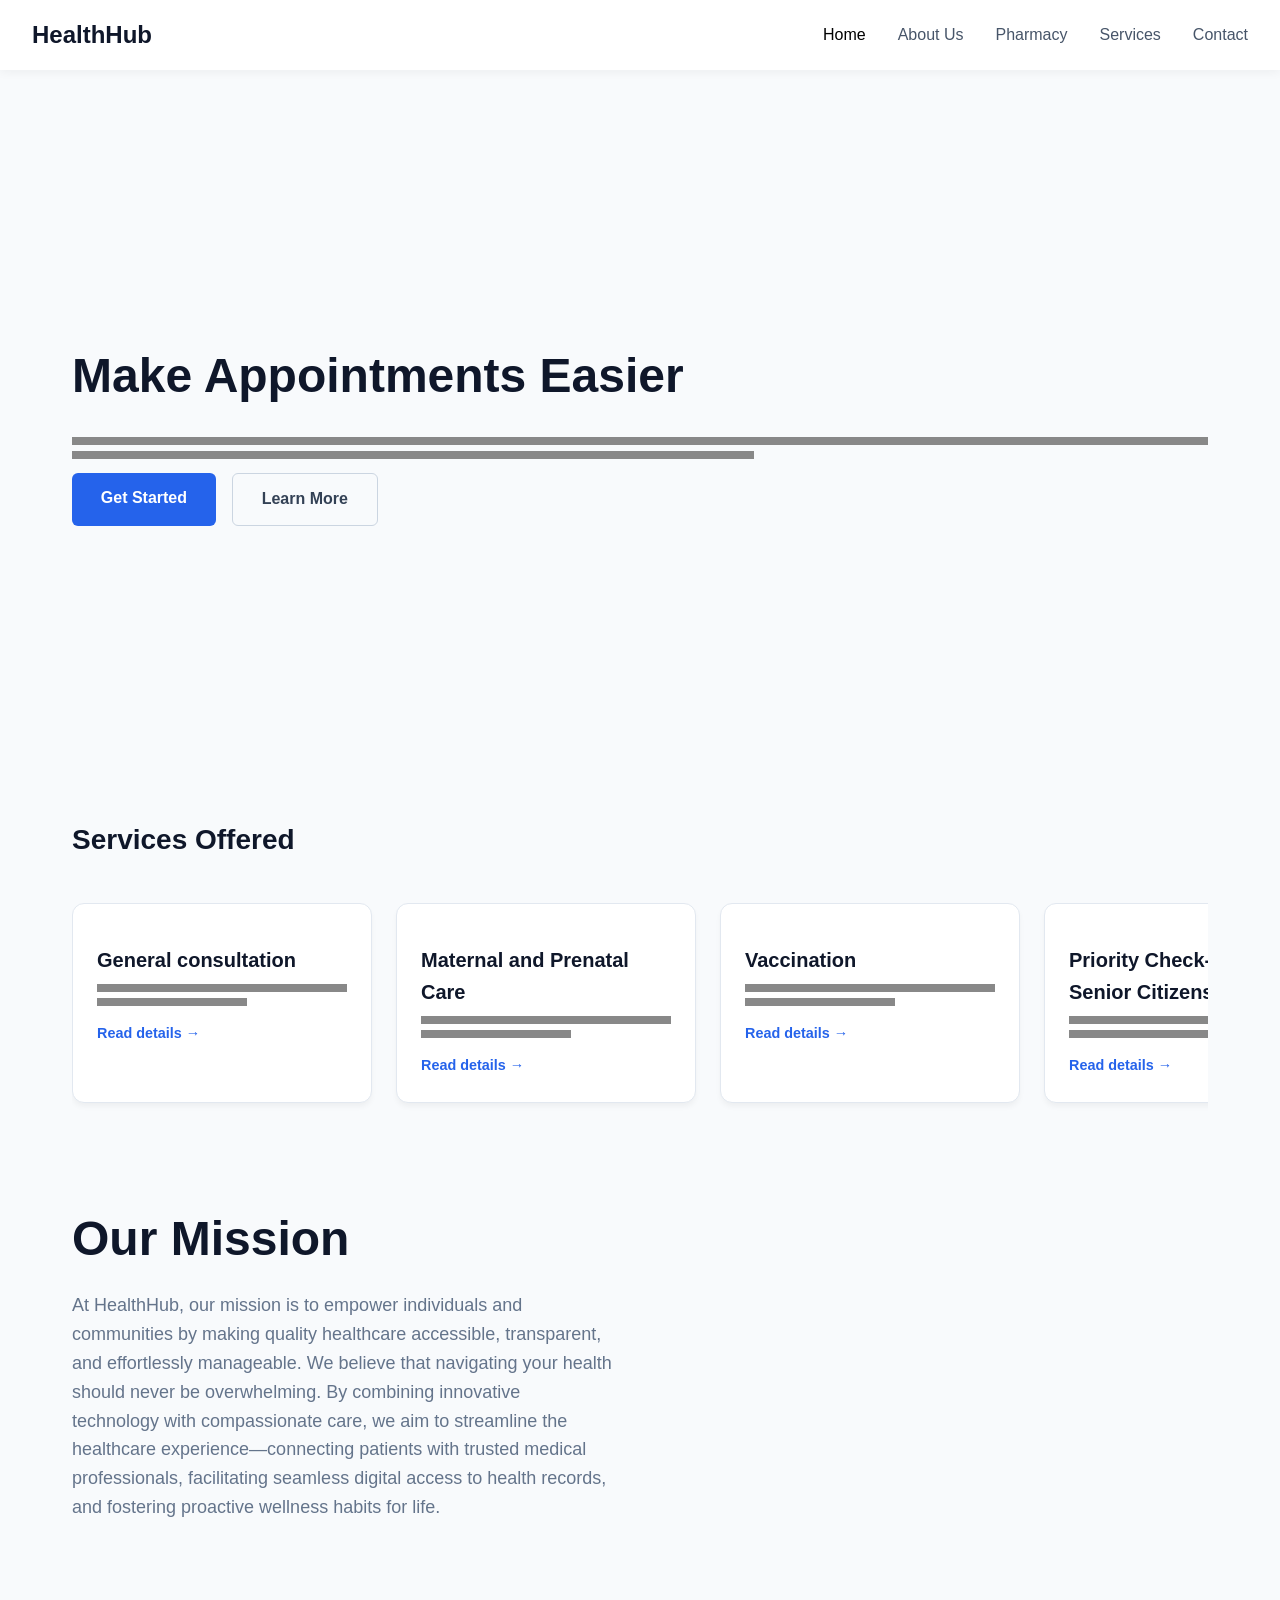
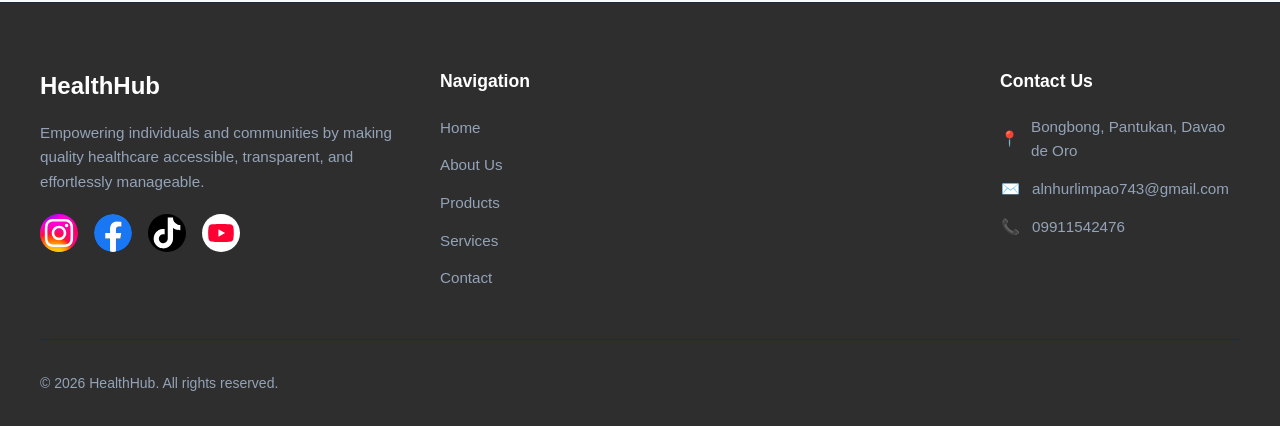
==== index.html @ 27e130dd "ren" ====
<!DOCTYPE html>
<html>

<head>
  <meta charset="utf-8">
  <link rel="stylesheet" type="text/css" href="style.css">
  <meta name="viewport" content="width=device-width, initial-scale=1">
  <title>HealthHub: Home</title>
</head>

<body>
  <nav class="nav">
    <!-- Brand Logo -->
    <div class="navbar-logo">
      <a href="#">HealthHub</a>
    </div>

    <!-- Mobile Hamburger Toggle -->
    <div class="menu-toggle" id="mobile-menu">
      <span class="bar"></span>
      <span class="bar"></span>
      <span class="bar"></span>
    </div>

    <!-- Links -->
    <ul class="nav-links" id="nav-links">
      <li><a href="#home" style="color: #000000">Home</a></li>
      <li><a href="about_us.html">About Us</a></li>
      <li><a href="products.html">Pharmacy</a></li>
      <li><a href="services.html">Services</a></li>
      <li><a href="contact.html">Contact</a></li>
    </ul>
  </nav>
  <script>
    const mobileMenu = document.getElementById('mobile-menu');
    const navLinks = document.getElementById('nav-links');

    mobileMenu.addEventListener('click', () => {
      navLinks.classList.toggle('active');
    });
  </script>

  <header class="hero">
    <div class="hero-content">
      <h1 class="hero-title">Make Appointments Easier</h1>
      <p class="hero-description">
      </p>
      <div class="lines"><i></i><i></i></div>
      <div class="hero-actions">
        <a href="services.html" class="btn btn-primary">Get Started</a>
        <a href="services.html" class="btn btn-secondary">Learn More</a>
      </div>
    </div>

    <!--div class="hero-image">
      <div class="image-card">
        TBA
      </div>
    </div-->
  </header>

  <!-- Horizontal Scrolling Cards Section -->
  <section class="features-section">
    <div class="section-header">
      <h2>Services Offered</h2>
    </div>

    <div class="scroll-container">
      <div class="card">
        <div class="card-icon"></div>
        <h3>General consultation</h3>
        <div class="lines"><i></i><i></i></div>
        <a href="#" class="card-link">Read details &rarr;</a>
      </div>

      <div class="card">
        <div class="card-icon"></div>
        <h3>Maternal and Prenatal Care</h3>
        <div class="lines"><i></i><i></i></div>
        <a href="#" class="card-link">Read details &rarr;</a>
      </div>

      <div class="card">
        <div class="card-icon"></div>
        <h3>Vaccination</h3>
        <div class="lines"><i></i><i></i></div>
        <a href="#" class="card-link">Read details &rarr;</a>
      </div>

      <div class="card">
        <div class="card-icon"></div>
        <h3>Priority Check-up for Senior Citizens</h3>
        <div class="lines"><i></i><i></i></div>
        <a href="#" class="card-link">Read details &rarr;</a>
      </div>

      <div class="card">
        <div class="card-icon"></div>
        <h3>Medical Certificate</h3>
        <div class="lines"><i></i><i></i></div>
        <a href="#" class="card-link">Read details &rarr;</a>
      </div>
    </div>
  </section>

  <div class="hero-compact">
    <div class="hero-content">
      <div class="hero-title">Our Mission</div>
      <p class="hero-description">At HealthHub, our mission is to empower individuals and communities by making quality
        healthcare accessible, transparent, and effortlessly manageable.
        We believe that navigating your health should never be overwhelming. By combining innovative technology with
        compassionate care, we aim to streamline the healthcare experience—connecting patients with trusted medical
        professionals, facilitating seamless digital access to health records, and fostering proactive wellness habits
        for life.</p>
    </div>
  </div>



  <!-- Site Footer -->
  <footer class="site-footer">
    <div class="footer-container">

      <!-- Brand & Socials -->
      <div class="footer-brand">
        <a href="#" class="footer-logo">HealthHub</a>
        <p>Empowering individuals and communities by making quality healthcare accessible, transparent, and effortlessly
          manageable.</p>
        <div class="social-links" style="margin-top: 1.25rem;">
          <a href="https://instagram.com target=" _blank" rel="noopener noreferrer" class="social-icon"
            aria-label="Instagram"><img src="svg/logo_insta.svg"></a>
          <a href="https://Facebook.com" target="_blank" rel="noopener noreferrer" class="social-icon"
            aria-label="Facebook"><img src="svg/logo_facebook.svg"></a>
          <a href="https://tiktok.com" target="_blank" rel="noopener noreferrer" class="social-icon"
            aria-label="Tiktok"><img src="svg/logo_tiktok.svg"></a>
          <a href="https://youtube.com" target="_blank" rel="noopener noreferrer" class="social-icon"
            aria-label="YouTube"><img src="svg/logo_youtube.svg"></a>
        </div>
      </div>

      <!-- Quick Links -->
      <div class="footer-column">
        <h4>Navigation</h4>
        <ul class="footer-links">
          <li><a href="home.html">Home</a></li>
          <li><a href="about_us.html">About Us</a></li>
          <li><a href="products.html">Products</a></li>
          <li><a href="services.html">Services</a></li>
          <li><a href="contact.html">Contact</a></li>
        </ul>
      </div>

      <!-- Resources -->
      <div class="footer-column">
        <h4> </h4>
        <ul class="footer-links">
          <li><a href="#"></a></li>
          <li><a href="#"></a></li>
          <li><a href="#"></a></li>
          <li><a href="#"></a></li>
        </ul>
      </div>

      <!-- Contact Info -->
      <div class="footer-column">
        <h4>Contact Us</h4>
        <ul class="contact-info">
          <li>
            <span class="icon">📍</span>
            <span>Bongbong, Pantukan, Davao de Oro</span>
          </li>
          <li>
            <span class="icon">✉️</span>
            <a href="mailto:alnhurlimpao743@gmail.com">alnhurlimpao743@gmail.com</a>
          </li>
          <li>
            <span class="icon">📞</span>
            <a href="tel:+639911542476">09911542476</a>
          </li>
        </ul>
      </div>

    </div>

    <!-- Bottom Legal Bar -->
    <div class="footer-bottom">
      <p>&copy; 2026 HealthHub. All rights reserved.</p>
      <div class="footer-legal">
        <a href="#"> </a>
        <a href="#"> </a>
        <a href="#"> </a>
      </div>
    </div>
  </footer>

</body>

</html>
---- style.css ----
/* =========================================
   Global Color Variables
   ========================================= */
:root {
  /* Brand & Accent Colors */
  --color-primary: #2563eb;
  --color-primary-hover: #1d4ed8;
  --color-accent-link: #38bdf8;
  --color-link-dark: #001842;

  /* Neutral Surfaces & Backgrounds */
  --color-bg-page: #f8fafc;
  --color-bg-surface: #ffffff;
  --color-bg-subtle: #f1f5f9;
  --color-bg-muted: #eeeeee;
  --color-bg-footer: #2e2e2e;
  --color-bg-dark: #0f172a;
  --color-bg-dark-elevated: #1e293b;

  /* Text Colors */
  --color-text-primary: #1e293b;
  --color-text-heading: #0f172a;
  --color-text-nav: #475569;
  --color-text-muted: #64748b;
  --color-text-footer: #94a3b8;
  --color-text-inverse: #ffffff;
  --color-text-high-contrast: #0a0a0a;

  /* Borders & Dividers */
  --color-border: #e2e8f0;
  --color-border-strong: #cbd5e1;
  --color-border-hover: #94a3b8;
  --color-border-dark: #1e293b;

  /* Gradients & Placeholder Media */
  --color-hero-grad-start: #e0e7ff;
  --color-hero-grad-end: #c7d2fe;
  --color-hero-grad-border: #c7d2fe;
  --color-hero-grad-text: #4338ca;
  --color-media-grad-start: #f1f5f9;
  --color-media-grad-end: #e2e8f0;
  --color-icon-bg: #eff6ff;
  --color-placeholder-line: #888888;
  --color-menu-bar: #334155;

  /* Status & Semantic Colors */
  --color-danger: #ef4444;
  --color-rating: #f59e0b;

  /* Overlays & Shadows */
  --color-shadow-light: rgba(0, 0, 0, 0.05);
  --color-shadow-medium: rgba(0, 0, 0, 0.08);
  --color-shadow-heavy: rgba(0, 0, 0, 0.1);
  --color-shadow-elevated: rgba(0, 0, 0, 0.19);
  --color-shadow-dark: rgba(0, 0, 0, 0.2);
  --color-overlay-drawer: rgba(15, 23, 42, 0.5);
  --color-overlay-modal: rgba(15, 23, 42, 0.6);

  /* Legacy Field Colors (Fixed from invalid unquoted values) */
  --color-field-border: rgba(25, 25, 25, 0.5);
  --color-field-bg: rgb(220, 220, 200);
}

/* Base & Reset */
* {
  box-sizing: border-box;
  margin: 0;
  padding: 0;
}

body {
  font-family: Roboto, sans-serif;
  background-color: var(--color-bg-page);
  color: var(--color-text-primary);
  line-height: 1.6;
}

a {
  color: var(--color-link-dark);
  text-decoration: none;
}

/* Nav Container */
.nav {
  display: flex;
  justify-content: space-between;
  align-items: center;
  background-color: var(--color-bg-surface);
  padding: 1rem 2rem;
  box-shadow: 0 2px 10px var(--color-shadow-light);
  top: 0;
  z-index: 1000;
}

/* Brand Logo */
.navbar-logo a {
  font-size: 1.5rem;
  font-weight: 700;
  color: var(--color-text-heading);
  text-decoration: none;
}

/* Navigation Links */
.nav-links {
  display: flex;
  list-style: none;
  gap: 2rem;
  align-items: center;
}

.nav-links a {
  text-decoration: none;
  color: var(--color-text-nav);
  font-weight: 500;
  transition: color 0.3s ease;
}

.nav-links a:hover {
  color: var(--color-primary);
}

/* Navbar CTA Button */
.btn-nav-cta {
  background-color: var(--color-primary);
  color: var(--color-text-inverse) !important;
  padding: 0.5rem 1.2rem;
  border-radius: 6px;
  transition: background-color 0.3s ease !important;
}

.btn-nav-cta:hover {
  background-color: var(--color-primary-hover) !important;
}

/* Mobile Toggle Hamburger */
.menu-toggle {
  display: none;
  flex-direction: column;
  cursor: pointer;
  gap: 5px;
}

.menu-toggle .bar {
  width: 25px;
  height: 3px;
  background-color: var(--color-menu-bar);
  border-radius: 2px;
  transition: all 0.3s ease;
}

/* Hero Section */
.hero {
  display: flex;
  align-items: center;
  justify-content: space-between;
  max-width: 1200px;
  margin: 0 auto;
  padding: 5rem 2rem 3rem 2rem;
  gap: 3rem;
  min-height: calc(100vh - 200px);
}

.hero-compact {
  display: flex;
  align-items: center;
  justify-content: space-between;
  max-width: 1200px;
  margin: 0 auto;
  padding: 3px 2rem 3rem 2rem;
  gap: 3rem;
}

.hero-title-small {
  display: flex;
  align-items: left;
  justify-content: space-between;
  max-width: auto;
  margin: 0 auto;
  padding: 3px 2rem 3rem 2rem;
  gap: 3rem;
}

.hero-content {
  flex: 1;
}

.hero-title {
  font-size: 3rem;
  font-weight: 800;
  color: var(--color-text-heading);
  line-height: 1.2;
  margin-bottom: 1.5rem;
}

.hero-description {
  font-size: 1.125rem;
  color: var(--color-text-muted);
  margin-bottom: 2rem;
  max-width: 540px;
}

.hero-description-full {
  font-size: 1.125rem;
  color: var(--color-text-muted);
  margin-bottom: 2rem;
  max-width: auto;
}

.hero-description-hc {
  font-size: 1.125rem;
  color: var(--color-text-high-contrast);
  margin-bottom: 2rem;
  max-width: 540px;
}

.hero-actions {
  display: flex;
  gap: 1rem;
}

/* Action Buttons */
.btn {
  display: inline-block;
  padding: 0.8rem 1.8rem;
  font-size: 1rem;
  font-weight: 600;
  text-decoration: none;
  border-radius: 6px;
  transition:
    background-color 0.3s ease,
    border-color 0.3s ease;
}

.btn-primary {
  background-color: var(--color-primary);
  color: var(--color-text-inverse);
}

.btn-primary:hover {
  background-color: var(--color-primary-hover);
}

.btn-secondary {
  background-color: transparent;
  color: var(--color-menu-bar);
  border: 1px solid var(--color-border-strong);
}

.btn-secondary:hover {
  background-color: var(--color-bg-subtle);
  border-color: var(--color-border-hover);
}

/* Hero Graphic Placeholder */
.hero-image {
  flex: 1;
  display: flex;
  justify-content: center;
  align-items: center;
}

.image-card {
  width: 100%;
  max-width: 500px;
  height: 350px;
  background: linear-gradient(
    135deg,
    var(--color-hero-grad-start) 0%,
    var(--color-hero-grad-end) 100%
  );
  border: 1px solid var(--color-hero-grad-border);
  border-radius: 12px;
  display: flex;
  align-items: center;
  justify-content: center;
  color: var(--color-hero-grad-text);
  font-weight: 600;
  font-size: 1.1rem;
  box-shadow: 0 10px 25px -5px var(--color-shadow-light);
}

/* Horizontal Scroll Cards Section */
.features-section {
  max-width: 1200px;
  margin: 0 auto;
  padding: 3rem 2rem 5rem 2rem;
}

.section-header {
  margin-bottom: 1.5rem;
}

.section-header h2 {
  font-size: 1.75rem;
  font-weight: 700;
  color: var(--color-text-heading);
}

.scroll-container {
  display: flex;
  gap: 1.5rem;
  overflow-x: auto;
  padding: 1rem 0.25rem 1.5rem 0.25rem;
  scroll-snap-type: x mandatory;
  scroll-behavior: smooth;
  -webkit-overflow-scrolling: touch;
}

/* Styled Scrollbar */
.scroll-container::-webkit-scrollbar {
  height: 8px;
}

.scroll-container::-webkit-scrollbar-track {
  background: var(--color-border);
  border-radius: 4px;
}

.scroll-container::-webkit-scrollbar-thumb {
  background: var(--color-border-hover);
  border-radius: 4px;
}

.scroll-container::-webkit-scrollbar-thumb:hover {
  background: var(--color-text-muted);
}

/* Card Item */
.card {
  flex: 0 0 300px;
  scroll-snap-align: start;
  background: var(--color-bg-surface);
  border: 1px solid var(--color-border);
  border-radius: 12px;
  padding: 1.5rem;
  box-shadow: 0 4px 6px -1px var(--color-shadow-light);
  transition:
    transform 0.2s ease,
    box-shadow 0.2s ease;
}

.card:hover {
  transform: translateY(-4px);
  box-shadow: 0 10px 15px -3px var(--color-shadow-heavy);
}

.card-icon {
  font-size: 2rem;
  margin-bottom: 1rem;
}

.card h3 {
  font-size: 1.25rem;
  font-weight: 600;
  color: var(--color-text-heading);
  margin-bottom: 0.5rem;
}

.card p {
  font-size: 0.95rem;
  color: var(--color-text-muted);
  margin-bottom: 1.25rem;
}

.card-link {
  font-size: 0.9rem;
  font-weight: 600;
  color: var(--color-primary);
  text-decoration: none;
}

.card-link:hover {
  text-decoration: underline;
}

/* Mobile Responsive */
@media (max-width: 768px) {
  .menu-toggle {
    display: flex;
  }

  .nav-links {
    position: absolute;
    top: 100%;
    left: 0;
    width: 100%;
    background-color: var(--color-bg-surface);
    flex-direction: column;
    gap: 0;
    max-height: 0;
    overflow: hidden;
    transition: max-height 0.3s ease-in-out;
    box-shadow: 0 4px 6px var(--color-shadow-light);
  }

  .nav-links li {
    width: 100%;
    text-align: center;
  }

  .nav-links a {
    display: block;
    padding: 1rem;
    border-top: 1px solid var(--color-bg-subtle);
  }

  .btn-nav-cta {
    border-radius: 0;
  }

  .nav-links.active {
    max-height: 320px;
  }

  .hero {
    flex-direction: column;
    text-align: center;
    padding: 3rem 1.5rem 2rem 1.5rem;
    min-height: auto;
  }

  .hero-title {
    font-size: 2.25rem;
  }

  .hero-description {
    margin-left: auto;
    margin-right: auto;
  }

  .hero-actions {
    justify-content: center;
  }

  .image-card {
    height: 250px;
  }

  .card {
    flex: 0 0 260px;
  }
}

/* Footer Section */
.site-footer {
  background-color: var(--color-bg-footer);
  color: var(--color-text-footer);
  padding: 4rem 2rem 2rem 2rem;
  border-top: 1px solid var(--color-text-primary);
}

.footer-container {
  max-width: 1200px;
  margin: 0 auto;
  display: flex;
  flex-wrap: wrap;
  justify-content: space-between;
  gap: 2.5rem;
  padding-bottom: 3rem;
  border-bottom: 1px solid var(--color-text-primary);
}

.footer-brand {
  flex: 1 1 280px;
}

.footer-brand .footer-logo {
  font-size: 1.5rem;
  font-weight: 700;
  color: var(--color-text-inverse);
  text-decoration: none;
  display: inline-block;
  margin-bottom: 1rem;
}

.footer-brand p {
  font-size: 0.95rem;
  line-height: 1.6;
}

.footer-column {
  flex: 1 1 160px;
}

.footer-column h4 {
  color: var(--color-text-inverse);
  font-size: 1.1rem;
  font-weight: 600;
  margin-bottom: 1.25rem;
}

.footer-links {
  list-style: none;
  display: flex;
  flex-direction: column;
  gap: 0.75rem;
}

.footer-links a {
  color: var(--color-text-footer);
  text-decoration: none;
  font-size: 0.95rem;
  transition: color 0.3s ease;
}

.footer-links a:hover {
  color: var(--color-accent-link);
}

/* Contact Info Styling */
.contact-info {
  list-style: none;
  display: flex;
  flex-direction: column;
  gap: 0.85rem;
  font-size: 0.95rem;
}

.contact-info li {
  display: flex;
  align-items: center;
  gap: 0.75rem;
}

.contact-info a {
  color: var(--color-text-footer);
  text-decoration: none;
  transition: color 0.3s ease;
}

.contact-info a:hover {
  color: var(--color-accent-link);
}

.icon {
  font-style: normal;
  display: inline-block;
  width: 20px;
  text-align: center;
}

/* Social Links List */
.social-links {
  display: flex;
  gap: 1rem;
  margin-top: 0.5rem;
}

.social-links-large {
  display: flex;
  gap: 1rem;
  margin-top: 0.5rem;
}

.social-icon-large {
  display: inline-flex;
  align-items: center;
  justify-content: center;
  width: 58px;
  height: 58px;
  background-color: var(--color-text-primary);
  color: var(--color-text-inverse);
  border-radius: 50%;
  text-decoration: none;
  font-size: 1.2rem;
  box-shadow:
    0 4px 8px 0 var(--color-shadow-dark),
    0 6px 20px 0 var(--color-shadow-elevated);
  transition:
    background-color 0.3s ease,
    transform 0.2s ease;
}

.social-icon-large img {
  border-radius: 50%;
  max-width: 58px;
  max-height: 58px;
}

.social-icon {
  display: inline-flex;
  align-items: center;
  justify-content: center;
  width: 38px;
  height: 38px;
  background-color: var(--color-text-primary);
  color: var(--color-text-inverse);
  border-radius: 50%;
  text-decoration: none;
  font-size: 0.9rem;
  transition:
    background-color 0.3s ease,
    transform 0.2s ease;
}

.social-icon img {
  border-radius: 50%;
  max-width: 38px;
  max-height: 38px;
}

.social-icon:hover {
  background-color: var(--color-primary);
  transform: translateY(-2px);
}

/* Footer Bottom Bar */
.footer-bottom {
  max-width: 1200px;
  margin: 0 auto;
  padding-top: 2rem;
  display: flex;
  justify-content: space-between;
  align-items: center;
  flex-wrap: wrap;
  gap: 1rem;
  font-size: 0.875rem;
}

.footer-legal {
  display: flex;
  gap: 1.5rem;
}

.footer-legal a {
  color: var(--color-text-footer);
  text-decoration: none;
}

.footer-legal a:hover {
  color: var(--color-accent-link);
}

/* Mobile Responsive */
@media (max-width: 768px) {
  .footer-bottom {
    flex-direction: column;
    text-align: center;
  }
}

/* Product Cards Section */
.products-section {
  max-width: 1200px;
  margin: 0 auto;
  padding: 3rem 2rem 5rem 2rem;
}

.product-grid {
  display: grid;
  grid-template-columns: repeat(auto-fit, minmax(260px, 1fr));
  gap: 2rem;
  margin-top: 2rem;
}

/* Individual Product Card */
.product-card {
  background-color: var(--color-bg-muted);
  border: 1px solid var(--color-border);
  border-radius: 12px;
  overflow: hidden;
  display: flex;
  flex-direction: column;
  box-shadow: 0 4px 6px -1px var(--color-shadow-light);
  transition:
    transform 0.3s ease,
    box-shadow 0.3s ease;
  position: relative;
}

.product-card:hover {
  transform: translateY(-5px);
  box-shadow: 0 12px 20px -3px var(--color-shadow-heavy);
}

/* Badge (e.g., Sale, New) */
.product-badge {
  position: absolute;
  top: 12px;
  left: 12px;
  background-color: var(--color-primary);
  color: var(--color-text-inverse);
  font-size: 0.75rem;
  font-weight: 700;
  text-transform: uppercase;
  padding: 0.25rem 0.6rem;
  border-radius: 4px;
  z-index: 10;
}

.product-badge.sale {
  background-color: var(--color-danger);
}

/* Product Image Box */
.product-image {
  width: 100%;
  height: 220px;
  background: linear-gradient(
    135deg,
    var(--color-media-grad-start) 0%,
    var(--color-media-grad-end) 100%
  );
  display: flex;
  align-items: center;
  justify-content: center;
  color: var(--color-text-muted);
  font-weight: 600;
  font-size: 0.95rem;
  overflow: hidden;
}

.product-image img {
  width: 100%;
  height: 100%;
  object-fit: cover;
  transition: transform 0.3s ease;
}

.product-card:hover .product-image img {
  transform: scale(1.05);
}

/* Product Content */
.product-details {
  padding: 1.25rem;
  display: flex;
  flex-direction: column;
  flex-grow: 1;
}

.product-category {
  font-size: 0.75rem;
  text-transform: uppercase;
  letter-spacing: 0.05em;
  color: var(--color-text-muted);
  font-weight: 600;
  margin-bottom: 0.35rem;
}

.product-title {
  font-size: 1.1rem;
  font-weight: 700;
  color: var(--color-text-heading);
  margin-bottom: 0.5rem;
  line-height: 1.3;
}

/* Product Rating Stars */
.product-rating {
  display: flex;
  align-items: center;
  gap: 0.25rem;
  font-size: 0.875rem;
  color: var(--color-rating);
  margin-bottom: 1rem;
}

.product-rating .rating-count {
  color: var(--color-text-muted);
  font-size: 0.8rem;
  margin-left: 0.25rem;
}

/* Footer & Pricing Row */
.product-footer {
  margin-top: auto;
  display: flex;
  align-items: center;
  justify-content: space-between;
  padding-top: 0.75rem;
  border-top: 1px solid var(--color-bg-subtle);
}

.product-price {
  display: flex;
  align-items: baseline;
  gap: 0.5rem;
}

.price-current {
  font-size: 1.25rem;
  font-weight: 700;
  color: var(--color-text-heading);
}

.price-old {
  font-size: 0.875rem;
  color: var(--color-text-footer);
  text-decoration: line-through;
}

/* Add to Cart Button */
.btn-cart {
  background-color: var(--color-text-heading);
  color: var(--color-text-inverse);
  border: none;
  padding: 0.5rem 1rem;
  border-radius: 6px;
  font-size: 0.875rem;
  font-weight: 600;
  cursor: pointer;
  transition:
    background-color 0.2s ease,
    transform 0.1s ease;
}

.btn-cart:hover {
  background-color: var(--color-primary);
}

.btn-cart:active {
  transform: scale(0.97);
}

/* Services Grid Section */
.services-section {
  max-width: 1200px;
  margin: 0 auto;
  padding: 3rem 2rem 5rem 2rem;
}

.services-grid {
  display: grid;
  grid-template-columns: repeat(auto-fit, minmax(300px, 1fr));
  gap: 2rem;
  margin-top: 2rem;
}

/* Service Card Item */
.service-card {
  background-color: var(--color-bg-surface);
  border: 1px solid var(--color-border);
  border-radius: 12px;
  padding: 2rem;
  display: flex;
  flex-direction: column;
  box-shadow: 0 4px 6px -1px var(--color-shadow-light);
  transition:
    transform 0.3s ease,
    box-shadow 0.3s ease,
    border-color 0.3s ease;
}

.service-card:hover {
  transform: translateY(-5px);
  box-shadow: 0 12px 20px -3px var(--color-shadow-medium);
  border-color: var(--color-border-strong);
}

/* Service Icon / Graphic */
.service-icon {
  width: 50px;
  height: 50px;
  background-color: var(--color-icon-bg);
  color: var(--color-primary);
  border-radius: 10px;
  display: flex;
  align-items: center;
  justify-content: center;
  font-size: 1.5rem;
  font-weight: 700;
  margin-bottom: 1.25rem;
}

/* Service Content */
.service-title {
  font-size: 1.25rem;
  font-weight: 700;
  color: var(--color-text-heading);
  margin-bottom: 0.75rem;
}

.service-description {
  font-size: 0.95rem;
  color: var(--color-text-muted);
  line-height: 1.6;
  margin-bottom: 1.5rem;
  flex-grow: 1;
}

/* Service Action Link */
.service-link {
  font-size: 0.9rem;
  font-weight: 600;
  color: var(--color-primary);
  text-decoration: none;
  display: inline-flex;
  align-items: center;
  gap: 0.35rem;
  transition: gap 0.2s ease;
}

.service-link:hover {
  gap: 0.6rem;
  text-decoration: underline;
}

/* Simple Section & Paragraph Styling */
.content-section {
  max-width: 90vw;
  margin: 0 auto;
  padding: 4rem 2rem;
}

.content-section h2 {
  font-size: 2rem;
  font-weight: 700;
  color: var(--color-text-heading);
  margin-bottom: 1.25rem;
  letter-spacing: -0.02em;
}

.content-section p {
  font-size: 1.05rem;
  color: var(--color-text-nav);
  line-height: 1.75;
  margin-bottom: 1.5rem;
}

.content-section p:last-child {
  margin-bottom: 0;
}

.content-split {
  display: flex;
}

.field {
  border: 2px solid var(--color-field-border);
  background: var(--color-field-bg);
  height: 38px;
  max-width: 50%;
}

.field.t {
  height: 110px;
}

.lines {
  display: grid;
  gap: 6px;
  margin-bottom: 14px;
}

.lines i {
  height: 8px;
  background: var(--color-placeholder-line);
  display: block;
}

.lines i:last-child {
  width: 60%;
}

/* --- Shopping Cart & Checkout Styles --- */

/* Cart Trigger Button in Navbar */
.cart-nav-item {
  position: relative;
  cursor: pointer;
}

.cart-btn-trigger {
  background: none;
  border: none;
  font-size: 1rem;
  font-weight: 500;
  color: var(--color-text-nav);
  cursor: pointer;
  display: flex;
  align-items: center;
  gap: 0.4rem;
  transition: color 0.3s ease;
}

.cart-btn-trigger:hover {
  color: var(--color-primary);
}

.cart-badge {
  background-color: var(--color-primary);
  color: var(--color-text-inverse);
  font-size: 0.7rem;
  font-weight: 700;
  padding: 0.15rem 0.45rem;
  border-radius: 50px;
  margin-left: 2px;
}

/* Slide-out Cart Drawer Overlay */
.cart-overlay {
  position: fixed;
  top: 0;
  left: 0;
  width: 100%;
  height: 100%;
  background-color: var(--color-overlay-drawer);
  backdrop-filter: blur(4px);
  z-index: 2000;
  opacity: 0;
  visibility: hidden;
  transition:
    opacity 0.3s ease,
    visibility 0.3s ease;
}

.cart-overlay.active {
  opacity: 1;
  visibility: visible;
}

/* Cart Drawer Panel */
.cart-drawer {
  position: fixed;
  top: 0;
  right: -400px;
  width: 100%;
  max-width: 380px;
  height: 100%;
  background-color: var(--color-bg-surface);
  box-shadow: -5px 0 25px var(--color-shadow-heavy);
  z-index: 2001;
  display: flex;
  flex-direction: column;
  transition: right 0.35s cubic-bezier(0.16, 1, 0.3, 1);
}

.cart-drawer.active {
  right: 0;
}

.cart-header {
  padding: 1.5rem;
  border-bottom: 1px solid var(--color-border);
  display: flex;
  align-items: center;
  justify-content: space-between;
}

.cart-header h3 {
  font-size: 1.25rem;
  font-weight: 700;
  color: var(--color-text-heading);
}

.cart-close-btn {
  background: none;
  border: none;
  font-size: 1.5rem;
  cursor: pointer;
  color: var(--color-text-muted);
  transition: color 0.2s;
}

.cart-close-btn:hover {
  color: var(--color-text-heading);
}

/* Cart Body & Items List */
.cart-body {
  padding: 1.5rem;
  flex-grow: 1;
  overflow-y: auto;
  display: flex;
  flex-direction: column;
  gap: 1rem;
}

.cart-empty-msg {
  text-align: center;
  color: var(--color-text-muted);
  margin-top: 3rem;
  font-size: 0.95rem;
}

.cart-item-row {
  display: flex;
  align-items: center;
  justify-content: space-between;
  padding-bottom: 1rem;
  border-bottom: 1px solid var(--color-bg-subtle);
  gap: 1rem;
}

.cart-item-info h4 {
  font-size: 0.95rem;
  font-weight: 600;
  color: var(--color-text-heading);
  margin-bottom: 0.2rem;
}

.cart-item-price {
  font-size: 0.85rem;
  color: var(--color-text-muted);
}

.cart-item-actions {
  display: flex;
  align-items: center;
  gap: 0.5rem;
}

.cart-item-remove {
  background: none;
  border: none;
  color: var(--color-danger);
  font-size: 0.85rem;
  cursor: pointer;
  font-weight: 600;
}

.cart-item-remove:hover {
  text-decoration: underline;
}

/* Cart Footer & Summary */
.cart-footer {
  padding: 1.5rem;
  border-top: 1px solid var(--color-border);
  background-color: var(--color-bg-page);
}

.cart-total-row {
  display: flex;
  justify-content: space-between;
  align-items: center;
  margin-bottom: 1.25rem;
  font-size: 1.1rem;
  font-weight: 700;
  color: var(--color-text-heading);
}

.btn-checkout {
  width: 100%;
  background-color: var(--color-primary);
  color: var(--color-text-inverse);
  border: none;
  padding: 0.8rem;
  border-radius: 6px;
  font-size: 1rem;
  font-weight: 600;
  cursor: pointer;
  transition: background-color 0.2s ease;
}

.btn-checkout:hover {
  background-color: var(--color-primary-hover);
}

/* Checkout Modal */
.checkout-modal-overlay {
  position: fixed;
  top: 0;
  left: 0;
  width: 100%;
  height: 100%;
  background-color: var(--color-overlay-modal);
  backdrop-filter: blur(4px);
  z-index: 3000;
  display: flex;
  align-items: center;
  justify-content: center;
  opacity: 0;
  visibility: hidden;
  transition:
    opacity 0.3s ease,
    visibility 0.3s ease;
  padding: 1rem;
}

.checkout-modal-overlay.active {
  opacity: 1;
  visibility: visible;
}

.checkout-modal {
  background-color: var(--color-bg-surface);
  width: 100%;
  max-width: 500px;
  border-radius: 12px;
  box-shadow: 0 20px 25px -5px var(--color-shadow-heavy);
  overflow: hidden;
  transform: translateY(20px);
  transition: transform 0.3s ease;
}

.checkout-modal-overlay.active .checkout-modal {
  transform: translateY(0);
}

.checkout-modal-header {
  padding: 1.25rem 1.5rem;
  background-color: var(--color-text-heading);
  color: var(--color-text-inverse);
  display: flex;
  justify-content: space-between;
  align-items: center;
}

.checkout-modal-header h3 {
  font-size: 1.15rem;
  font-weight: 600;
}

.checkout-close-btn {
  background: none;
  border: none;
  color: var(--color-text-inverse);
  font-size: 1.5rem;
  cursor: pointer;
}

.checkout-form {
  padding: 1.5rem;
  display: flex;
  flex-direction: column;
  gap: 1rem;
}

.form-group {
  display: flex;
  flex-direction: column;
  gap: 0.35rem;
}

.form-group label {
  font-size: 0.85rem;
  font-weight: 600;
  color: var(--color-text-nav);
}

.form-group input,
.form-group select {
  padding: 0.7rem;
  border: 1px solid var(--color-border-strong);
  border-radius: 6px;
  font-size: 0.95rem;
  font-family: inherit;
  outline: none;
  transition: border-color 0.2s;
}

.form-group input:focus,
.form-group select:focus {
  border-color: var(--color-primary);
}

.checkout-submit-btn {
  margin-top: 0.5rem;
  background-color: var(--color-primary);
  color: var(--color-text-inverse);
  border: none;
  padding: 0.8rem;
  border-radius: 6px;
  font-size: 1rem;
  font-weight: 600;
  cursor: pointer;
  transition: background-color 0.2s;
}

.checkout-submit-btn:hover {
  background-color: var(--color-primary-hover);
}

.price-unit {
  font-family: sans-serif;
  font-size: 1rem;
}

input {
  width: 20vw;
  height: 30px;
  margin: 5px 0px 5px 0px;
}

/* =========================================
   Team Members Section
   ========================================= */
.team-section {
  max-width: 1200px;
  margin: 0 auto;
  padding: 3rem 2rem 5rem 2rem;
}

.team-grid {
  display: grid;
  grid-template-columns: repeat(auto-fit, minmax(250px, 1fr));
  gap: 2rem;
  margin-top: 2rem;
}

.team-card {
  background-color: var(--color-bg-surface);
  border: 1px solid var(--color-border);
  border-radius: 12px;
  padding: 2rem 1.5rem;
  text-align: center;
  display: flex;
  flex-direction: column;
  align-items: center;
  box-shadow: 0 4px 6px -1px var(--color-shadow-light);
  transition:
    transform 0.3s ease,
    box-shadow 0.3s ease,
    border-color 0.3s ease;
}

.team-card:hover {
  transform: translateY(-5px);
  box-shadow: 0 12px 20px -3px var(--color-shadow-medium);
  border-color: var(--color-border-strong);
}

.team-avatar {
  width: 120px;
  height: 120px;
  border-radius: 50%;
  overflow: hidden;
  margin-bottom: 1.25rem;
  background: linear-gradient(
    135deg,
    var(--color-hero-grad-start) 0%,
    var(--color-hero-grad-end) 100%
  );
  border: 3px solid var(--color-bg-subtle);
  box-shadow: 0 4px 10px var(--color-shadow-light);
  display: flex;
  align-items: center;
  justify-content: center;
  color: var(--color-hero-grad-text);
  font-weight: 700;
  font-size: 1.5rem;
}

.team-avatar img {
  width: 100%;
  height: 100%;
  object-fit: cover;
  object-position: center top;
  transition: transform 0.3s ease;
}

.team-card:hover .team-avatar img {
  transform: scale(1.06);
}

.team-name {
  font-size: 1.2rem;
  font-weight: 700;
  color: var(--color-text-heading);
  margin-bottom: 0.25rem;
}

.team-role {
  font-size: 0.875rem;
  font-weight: 600;
  color: var(--color-primary);
  margin-bottom: 0.75rem;
}

.team-bio {
  font-size: 0.9rem;
  color: var(--color-text-muted);
  line-height: 1.5;
}

@media (max-width: 768px) {
  .team-section {
    padding: 2.5rem 1.5rem 4rem 1.5rem;
  }

  .team-avatar {
    width: 100px;
    height: 100px;
  }
}

/* =========================================
   Contact Section & Message Infobox
   ========================================= */

.contact-section {
  max-width: 1200px;
  margin: 0 auto;
  padding: 3rem 2rem 5rem 2rem;
}

.contact-grid {
  display: grid;
  grid-template-columns: repeat(auto-fit, minmax(300px, 1fr));
  gap: 2.5rem;
  margin-top: 2rem;
  align-items: start;
}

/* Contact Info Card */
.contact-details-card {
  background-color: var(--color-bg-surface);
  border: 1px solid var(--color-border);
  border-radius: 12px;
  padding: 2rem;
  box-shadow: 0 4px 6px -1px var(--color-shadow-light);
}

.contact-details-card h3 {
  font-size: 1.3rem;
  font-weight: 700;
  color: var(--color-text-heading);
  margin-bottom: 0.75rem;
}

.contact-details-card p {
  font-size: 0.95rem;
  color: var(--color-text-muted);
  line-height: 1.6;
  margin-bottom: 1.5rem;
}

.contact-list {
  list-style: none;
  display: flex;
  flex-direction: column;
  gap: 1.1rem;
}

.contact-list-item {
  display: flex;
  align-items: flex-start;
  gap: 0.85rem;
  font-size: 0.95rem;
  color: var(--color-text-primary);
}

.contact-list-icon {
  width: 38px;
  height: 38px;
  flex-shrink: 0;
  border-radius: 8px;
  background-color: var(--color-icon-bg);
  color: var(--color-primary);
  display: flex;
  align-items: center;
  justify-content: center;
  font-weight: 700;
  font-size: 1rem;
}

.contact-list-label {
  display: block;
  font-size: 0.78rem;
  font-weight: 700;
  text-transform: uppercase;
  letter-spacing: 0.04em;
  color: var(--color-text-muted);
  margin-bottom: 0.15rem;
}

.contact-list-value a {
  color: var(--color-text-heading);
  font-weight: 500;
  transition: color 0.2s ease;
}

.contact-list-value a:hover {
  color: var(--color-primary);
}

/* Contact Form Card */
.contact-form-card {
  background-color: var(--color-bg-surface);
  border: 1px solid var(--color-border);
  border-radius: 12px;
  padding: 2rem;
  box-shadow: 0 4px 6px -1px var(--color-shadow-light);
}

.contact-form {
  display: flex;
  flex-direction: column;
  gap: 1rem;
}

/* Scoped input/textarea sizing inside contact form so global input rules don't clip */
.contact-form .form-group input,
.contact-form .form-group select,
.contact-form .form-group textarea {
  width: 100%;
  min-height: 42px;
  height: auto;
  margin: 0;
  padding: 0.7rem 0.85rem;
  border: 1px solid var(--color-border-strong);
  border-radius: 6px;
  background-color: var(--color-bg-surface);
  color: var(--color-text-primary);
  font-size: 0.95rem;
  font-family: inherit;
  outline: none;
  transition:
    border-color 0.2s ease,
    box-shadow 0.2s ease;
}

.contact-form .form-group textarea {
  min-height: 120px;
  resize: vertical;
}

.contact-form .form-group input:focus,
.contact-form .form-group select:focus,
.contact-form .form-group textarea:focus {
  border-color: var(--color-primary);
  box-shadow: 0 0 0 3px var(--color-icon-bg);
}

.contact-submit-btn {
  align-self: flex-start;
  background-color: var(--color-primary);
  color: var(--color-text-inverse);
  border: none;
  padding: 0.8rem 1.75rem;
  border-radius: 6px;
  font-size: 0.95rem;
  font-weight: 600;
  cursor: pointer;
  transition:
    background-color 0.2s ease,
    transform 0.1s ease;
}

.contact-submit-btn:hover {
  background-color: var(--color-primary-hover);
}

.contact-submit-btn:active {
  transform: scale(0.98);
}

/* =========================================
   Message Infobox (Callouts / Alerts)
   ========================================= */

.infobox {
  background-color: var(--color-icon-bg);
  border: 1px solid var(--color-hero-grad-border);
  border-left: 4px solid var(--color-primary);
  border-radius: 8px;
  padding: 1rem 1.25rem;
  margin-bottom: 1.25rem;
  display: flex;
  align-items: flex-start;
  gap: 0.85rem;
  color: var(--color-text-primary);
  box-shadow: 0 2px 6px var(--color-shadow-light);
}

.infobox-icon {
  flex-shrink: 0;
  font-size: 1.15rem;
  font-weight: 700;
  color: var(--color-primary);
  line-height: 1.4;
}

.infobox-content {
  flex-grow: 1;
  font-size: 0.925rem;
  line-height: 1.55;
}

.infobox-title {
  display: block;
  font-weight: 700;
  color: var(--color-text-heading);
  margin-bottom: 0.2rem;
}

.infobox-text {
  color: var(--color-text-nav);
  margin: 0;
}

/* Infobox Variants */
.infobox.success {
  background-color: var(--color-bg-subtle);
  border-color: var(--color-border-strong);
  border-left-color: var(--color-primary);
}

.infobox.warning {
  background-color: var(--color-bg-page);
  border-color: var(--color-border-strong);
  border-left-color: var(--color-rating);
}

.infobox.warning .infobox-icon {
  color: var(--color-rating);
}

.infobox.error {
  background-color: var(--color-bg-page);
  border-color: var(--color-border-strong);
  border-left-color: var(--color-danger);
}

.infobox.error .infobox-icon {
  color: var(--color-danger);
}

/* Mobile Responsive */
@media (max-width: 768px) {
  .contact-section {
    padding: 2.5rem 1.5rem 4rem 1.5rem;
  }

  .contact-details-card,
  .contact-form-card {
    padding: 1.5rem;
  }

  .contact-submit-btn {
    width: 100%;
    text-align: center;
  }
}
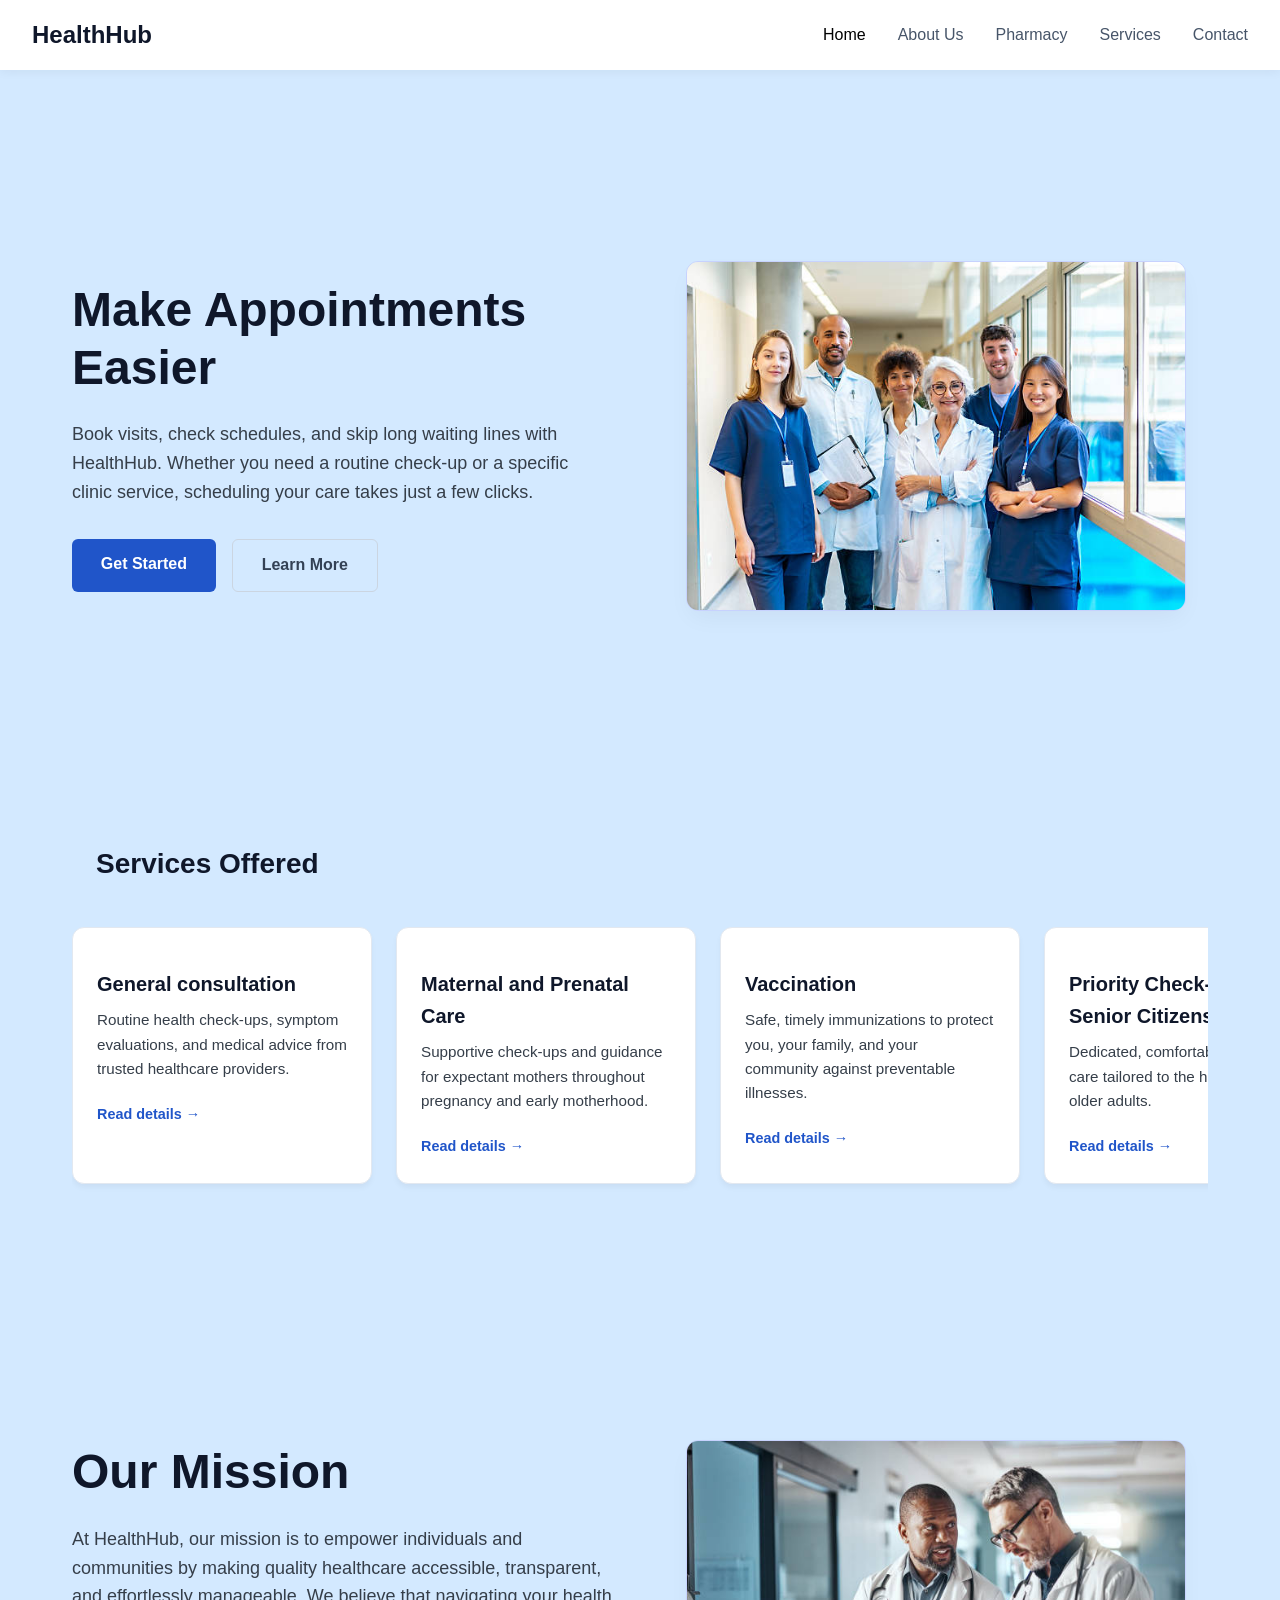
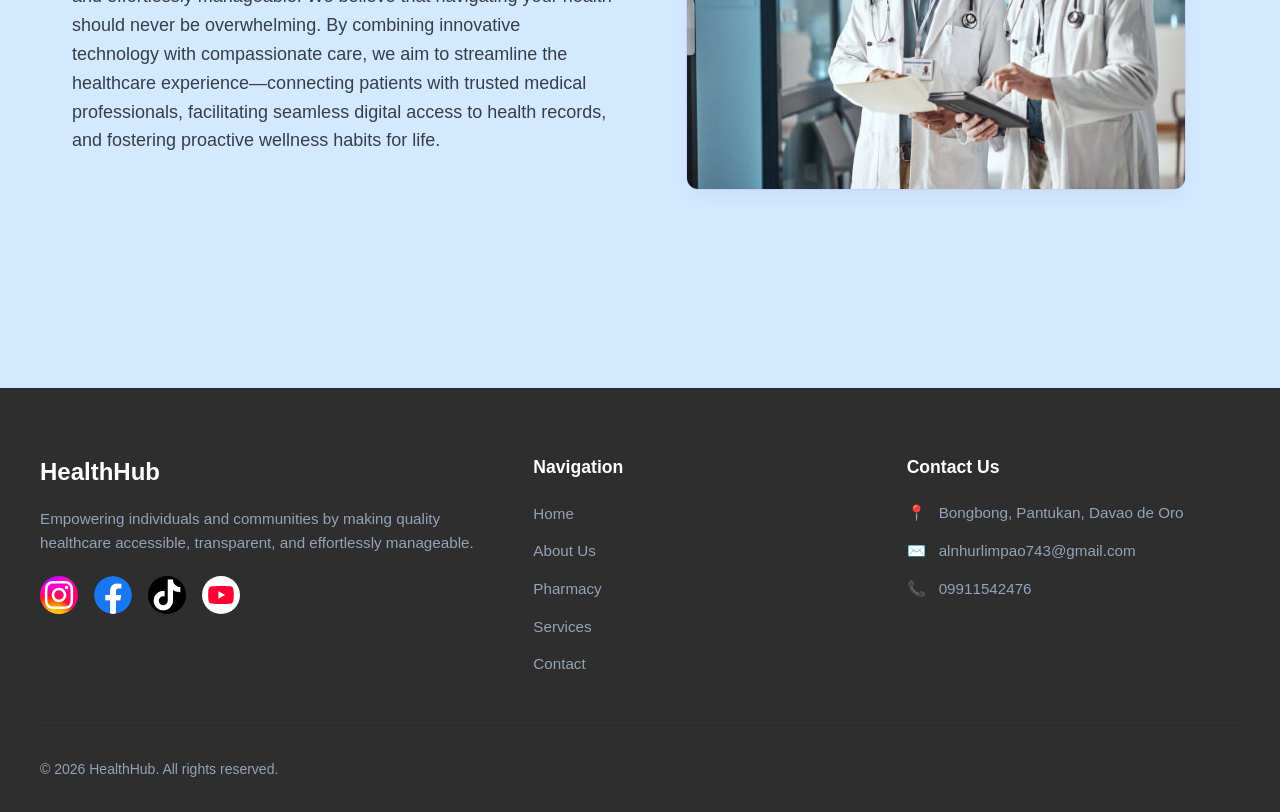
==== commit 73bb5de8: "updates" ====
--- a/index.html
+++ b/index.html
@@ -44,19 +44,19 @@
     <div class="hero-content">
       <h1 class="hero-title">Make Appointments Easier</h1>
       <p class="hero-description">
+        Book visits, check schedules, and skip long waiting lines with HealthHub. Whether you need a routine check-up or a specific clinic service, scheduling your care takes just a few clicks.
       </p>
-      <div class="lines"><i></i><i></i></div>
-      <div class="hero-actions">
+            <div class="hero-actions">
         <a href="services.html" class="btn btn-primary">Get Started</a>
         <a href="services.html" class="btn btn-secondary">Learn More</a>
       </div>
     </div>
 
-    <!--div class="hero-image">
+    <div class="hero-image">
       <div class="image-card">
-        TBA
+        <img src="/img/medteam.jpg" alt="">
       </div>
-    </div-->
+    </div>
   </header>
 
   <!-- Horizontal Scrolling Cards Section -->
@@ -69,35 +69,35 @@
       <div class="card">
         <div class="card-icon"></div>
         <h3>General consultation</h3>
-        <div class="lines"><i></i><i></i></div>
+        <p>Routine health check-ups, symptom evaluations, and medical advice from trusted healthcare providers.</p>
         <a href="#" class="card-link">Read details &rarr;</a>
       </div>
 
       <div class="card">
         <div class="card-icon"></div>
         <h3>Maternal and Prenatal Care</h3>
-        <div class="lines"><i></i><i></i></div>
+        <p>Supportive check-ups and guidance for expectant mothers throughout pregnancy and early motherhood.</p>
         <a href="#" class="card-link">Read details &rarr;</a>
       </div>
 
       <div class="card">
         <div class="card-icon"></div>
         <h3>Vaccination</h3>
-        <div class="lines"><i></i><i></i></div>
+        <p>Safe, timely immunizations to protect you, your family, and your community against preventable illnesses.</p>
         <a href="#" class="card-link">Read details &rarr;</a>
       </div>
 
       <div class="card">
         <div class="card-icon"></div>
         <h3>Priority Check-up for Senior Citizens</h3>
-        <div class="lines"><i></i><i></i></div>
+        <p>Dedicated, comfortable, and faster care tailored to the health needs of older adults.</p>
         <a href="#" class="card-link">Read details &rarr;</a>
       </div>
 
       <div class="card">
         <div class="card-icon"></div>
         <h3>Medical Certificate</h3>
-        <div class="lines"><i></i><i></i></div>
+        <p>Quick assessments and official health certifications for school, employment, travel, or general requirements.</p>
         <a href="#" class="card-link">Read details &rarr;</a>
       </div>
     </div>
@@ -112,6 +112,14 @@
         compassionate care, we aim to streamline the healthcare experience—connecting patients with trusted medical
         professionals, facilitating seamless digital access to health records, and fostering proactive wellness habits
         for life.</p>
+    
+    
+      </div>
+
+    <div class="hero-image">
+      <div class="image-card">
+        <img src="/img/doctors.jpg" alt="">
+      </div>
     </div>
   </div>
 
@@ -144,22 +152,13 @@
         <ul class="footer-links">
           <li><a href="home.html">Home</a></li>
           <li><a href="about_us.html">About Us</a></li>
-          <li><a href="products.html">Products</a></li>
+          <li><a href="products.html">Pharmacy</a></li>
           <li><a href="services.html">Services</a></li>
           <li><a href="contact.html">Contact</a></li>
         </ul>
       </div>
 
-      <!-- Resources -->
-      <div class="footer-column">
-        <h4> </h4>
-        <ul class="footer-links">
-          <li><a href="#"></a></li>
-          <li><a href="#"></a></li>
-          <li><a href="#"></a></li>
-          <li><a href="#"></a></li>
-        </ul>
-      </div>
+
 
       <!-- Contact Info -->
       <div class="footer-column">
--- a/style.css
+++ b/style.css
@@ -3,13 +3,13 @@
    ========================================= */
 :root {
   /* Brand & Accent Colors */
-  --color-primary: #2563eb;
+  --color-primary: #2055c9;
   --color-primary-hover: #1d4ed8;
   --color-accent-link: #38bdf8;
   --color-link-dark: #001842;
 
   /* Neutral Surfaces & Backgrounds */
-  --color-bg-page: #f8fafc;
+  --color-bg-page: #d3e9ff;
   --color-bg-surface: #ffffff;
   --color-bg-subtle: #f1f5f9;
   --color-bg-muted: #eeeeee;
@@ -21,7 +21,7 @@
   --color-text-primary: #1e293b;
   --color-text-heading: #0f172a;
   --color-text-nav: #475569;
-  --color-text-muted: #64748b;
+  --color-text-muted: #353e49;
   --color-text-footer: #94a3b8;
   --color-text-inverse: #ffffff;
   --color-text-high-contrast: #0a0a0a;
@@ -108,6 +108,13 @@
   align-items: center;
 }
 
+.nav-links-active {
+  display: flex;
+  list-style: none;
+  gap: 2rem;
+  align-items: top;
+}
+
 .nav-links a {
   text-decoration: none;
   color: var(--color-text-nav);
@@ -168,6 +175,7 @@
   margin: 0 auto;
   padding: 3px 2rem 3rem 2rem;
   gap: 3rem;
+  min-height: calc(100vh - 200px);
 }
 
 .hero-title-small {
@@ -259,10 +267,11 @@
   align-items: center;
 }
 
-.image-card {
+.image-card img{
   width: 100%;
   max-width: 500px;
   height: 350px;
+  max-height: fit-content;
   background: linear-gradient(
     135deg,
     var(--color-hero-grad-start) 0%,
@@ -287,7 +296,7 @@
 }
 
 .section-header {
-  margin-bottom: 1.5rem;
+  margin: 1.5rem;
 }
 
 .section-header h2 {
@@ -1432,16 +1441,16 @@
   color: var(--color-text-primary);
 }
 
-.contact-list-icon {
-  width: 38px;
-  height: 38px;
+.contact-list-icon img{
+  width: 20px;
+  height: 20px;
   flex-shrink: 0;
   border-radius: 8px;
   background-color: var(--color-icon-bg);
   color: var(--color-primary);
   display: flex;
   align-items: center;
-  justify-content: center;
+  justify-content: left;
   font-weight: 700;
   font-size: 1rem;
 }
